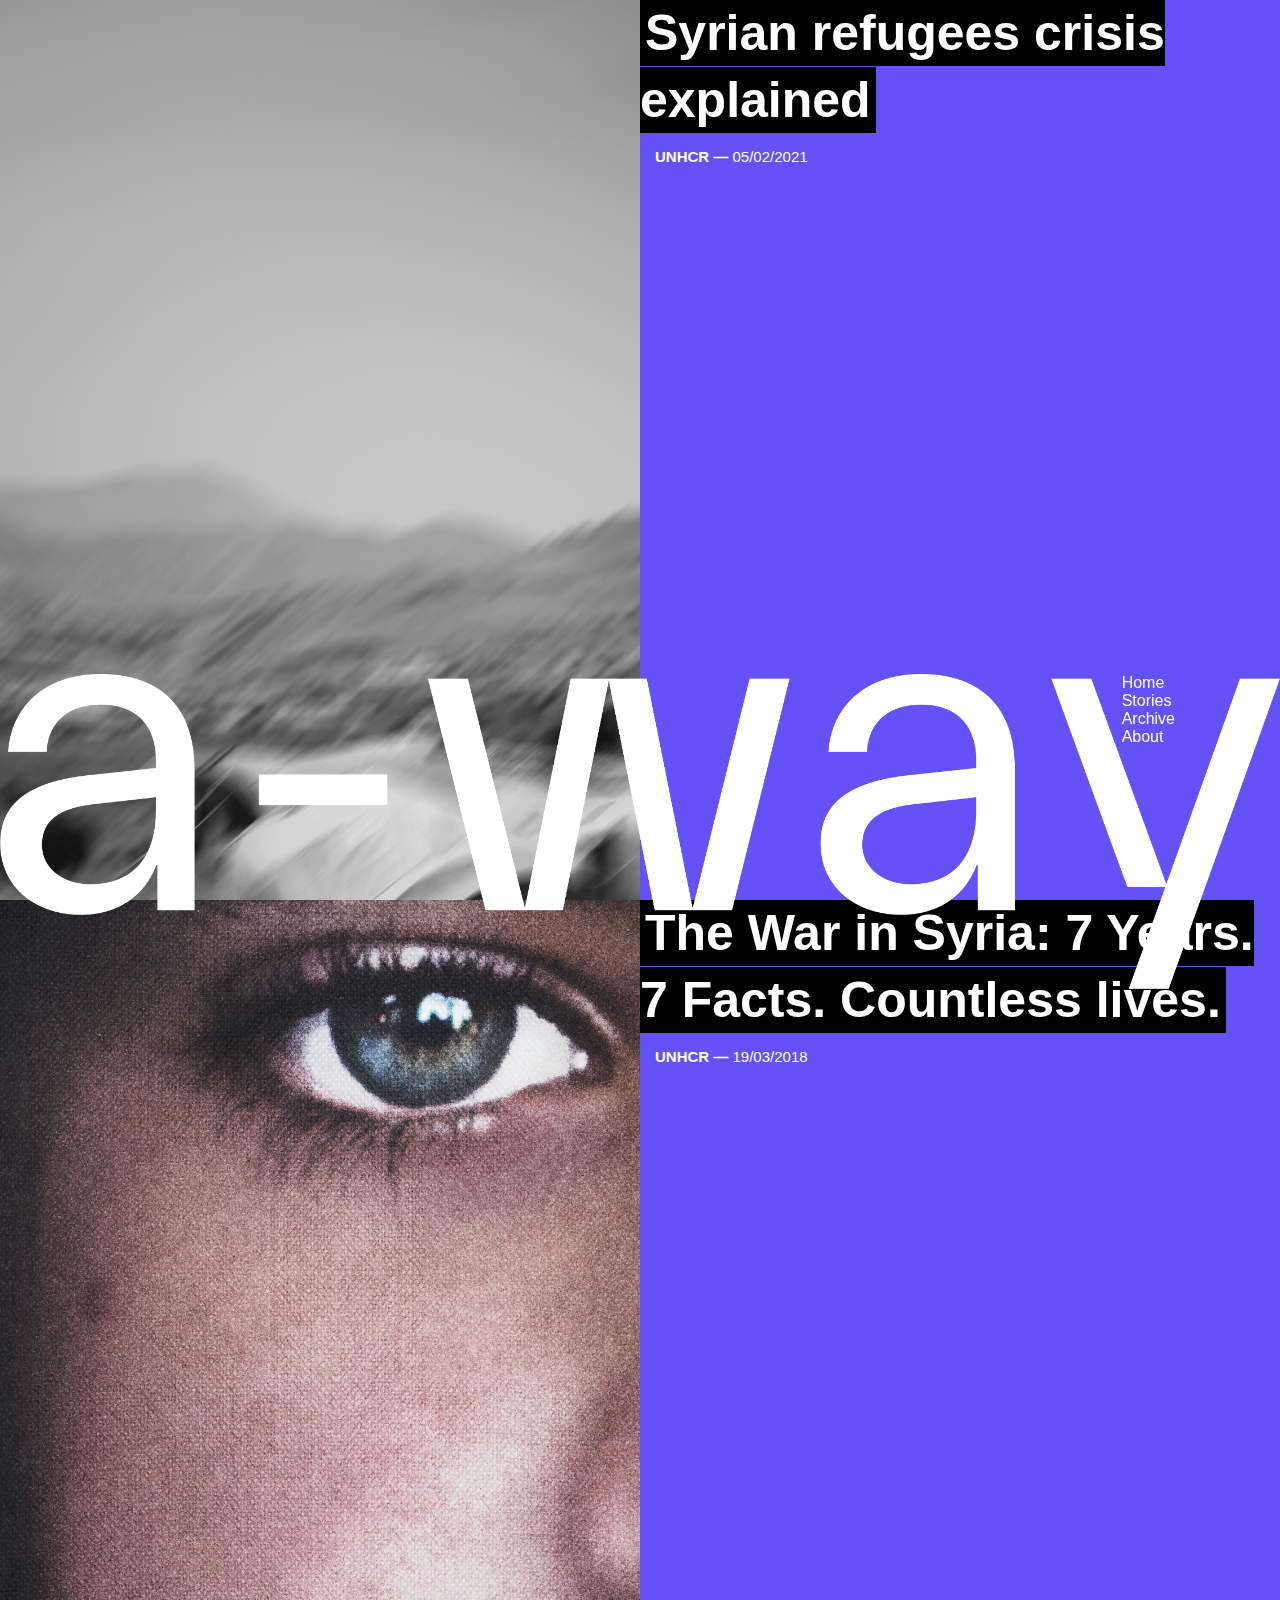
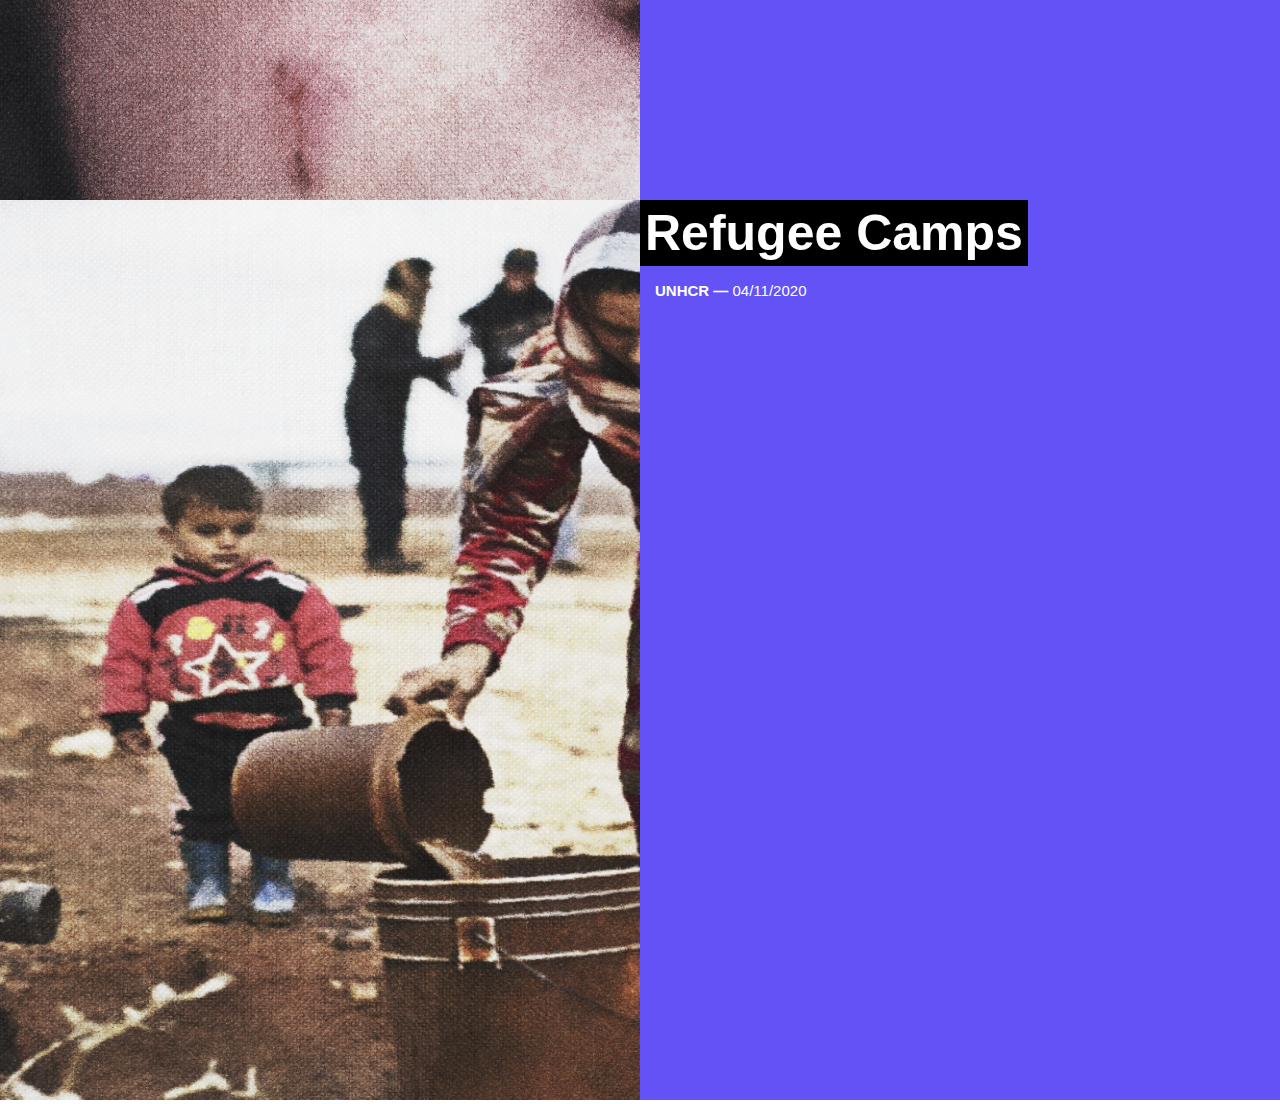
==== index.html @ 98151c65 "Homepage added" ====
<!DOCTYPE html>
<html>
<head>
<link rel="stylesheet" href="index.css">
<meta name="viewport" content="width=device-width, initial-scale=1">
<link rel="stylesheet" href="index.css">
</head>
<body>

<div class="row">
  <div class="column"  style="background-color:rgb(200, 200, 200);">
    <img class=".third-article-image" src="/images/3_img.png" alt="third-article-image" border: 0;>
  </div>
  <div class="column" style="background-color:#6352f6;">
    <h2 class="h2-1">Syrian refugees crisis explained</h2>
    <p class="p-1"><b>UNHCR —</b> 05/02/2021</p>
  </div>
</div>
<div class="row">
  <div class="column"  style="background-color:rgb(200, 200, 200);">
    <img class=".second-article-image" src="/images/2_img.png" alt="second-article-image" border: 0;>
  </div>
  <div class="column" style="background-color:#6352f6;">
    <h2 class="h2-2">The War in Syria: 7 Years. 7 Facts. Countless lives.</h2>
    <p class="p-2"><b>UNHCR —</b> 19/03/2018</p>
  </div>
</div>
<div class="row">
  <div class="column"  style="background-color:rgb(200, 200, 200);">
    <img class="first-article-image" src="/images/1_img.png" alt="first-article-image" border: 0; style="height: 100%">
  </div>
  <div class="column" style="background-color:#6352f6;">
    <h2>Refugee Camps</h2>
    <p><b>UNHCR —</b> 04/11/2020</p>
  </div>
</div>
    <div class="footer">
      <ul class="menu">
        <li>Home</li>
        <li>Stories</li>
        <li>Archive</li>
        <li>About</li>
      </ul>
      <img class="logo-footer" src="/images/logo.png" alt="logo" style="width: 100%;">
    </div>
</body>
</html>
---- index.css ----
* {
  box-sizing: border-box;
  margin: 0;
  scroll-behavior: smooth;
  
}

.column {
  float: left;
  width: 50%;
  height: 100vh; 
}


.footer {
  position: fixed;
  left: 0;
  bottom: 0;
  width: 100%;
  max-width: 2160px;
  height: auto;
  color: rgb(255, 255, 255);
  align-content: center;
  translate: 0 93px;
}


h2 {
  display: static;
  display: inline;
  font-family: Arial, Helvetica, sans-serif;
  font-size: 50px;
  background: black;
  color: white;
  line-height: 1.33;
  padding: 5px;
  transition: all 0.5s;
}

h2:hover {
  background: rgb(255, 255, 255);
  color: rgb(0, 0, 0);
  line-height: 1.33;
  padding: 5px;
}


p {
  font-family: Arial, Helvetica, sans-serif;
  font-size: 15px;
  color: rgb(255, 255, 255);
  padding: 15px;
  position: absolute;
}


.menu {
  font-family: Arial, Helvetica, sans-serif;
  padding-right: 105px;
  position: fixed;
  top: 90;
  right: 0;
  display: inline;
  float: right;
  clear: both;
  list-style-type: none;
}

@media screen and (max-width: 600px) {
  .column {
    width: 100%;
  }
}

@media only screen and (max-width : 00px) {
  ul li { 
    position: sticky;
      font-size: 1vw;
  
  }
}

@media only screen and (max-width : 600px) {
  .h2-1    { 
    position: absolute;
    top: 50%;
    left: 50%;
    transform: translate(-50%, -50%);
    line-height: 1.33;
  }
}

@media only screen and (max-width : 600px) {
  .p-1    { 
    position: absolute;
    top: 70%;
    left: 38.5%;
    transform: translate(-50%, -50%);
  }
}

@media only screen and (max-width : 600px) {
.logo-footer    { 
    top: 70%;
    transform: translate(0%, -35%);
  }
}

@media only screen and (max-width : 600px) {
  .menu    { 
      transform: translate(27%, -180%);
    }
  }
  
.first-article-image {
  width: 100vh;
}

.second-article-image {
  width: 100vh;
}

.third-article-image {
  width: 100vh;
}
---- index.css ----
* {
  box-sizing: border-box;
  margin: 0;
  scroll-behavior: smooth;
  
}

.column {
  float: left;
  width: 50%;
  height: 100vh; 
}


.footer {
  position: fixed;
  left: 0;
  bottom: 0;
  width: 100%;
  max-width: 2160px;
  height: auto;
  color: rgb(255, 255, 255);
  align-content: center;
  translate: 0 93px;
}


h2 {
  display: static;
  display: inline;
  font-family: Arial, Helvetica, sans-serif;
  font-size: 50px;
  background: black;
  color: white;
  line-height: 1.33;
  padding: 5px;
  transition: all 0.5s;
}

h2:hover {
  background: rgb(255, 255, 255);
  color: rgb(0, 0, 0);
  line-height: 1.33;
  padding: 5px;
}


p {
  font-family: Arial, Helvetica, sans-serif;
  font-size: 15px;
  color: rgb(255, 255, 255);
  padding: 15px;
  position: absolute;
}


.menu {
  font-family: Arial, Helvetica, sans-serif;
  padding-right: 105px;
  position: fixed;
  top: 90;
  right: 0;
  display: inline;
  float: right;
  clear: both;
  list-style-type: none;
}

@media screen and (max-width: 600px) {
  .column {
    width: 100%;
  }
}

@media only screen and (max-width : 00px) {
  ul li { 
    position: sticky;
      font-size: 1vw;
  
  }
}

@media only screen and (max-width : 600px) {
  .h2-1    { 
    position: absolute;
    top: 50%;
    left: 50%;
    transform: translate(-50%, -50%);
    line-height: 1.33;
  }
}

@media only screen and (max-width : 600px) {
  .p-1    { 
    position: absolute;
    top: 70%;
    left: 38.5%;
    transform: translate(-50%, -50%);
  }
}

@media only screen and (max-width : 600px) {
.logo-footer    { 
    top: 70%;
    transform: translate(0%, -35%);
  }
}

@media only screen and (max-width : 600px) {
  .menu    { 
      transform: translate(27%, -180%);
    }
  }
  
.first-article-image {
  width: 100vh;
}

.second-article-image {
  width: 100vh;
}

.third-article-image {
  width: 100vh;
}
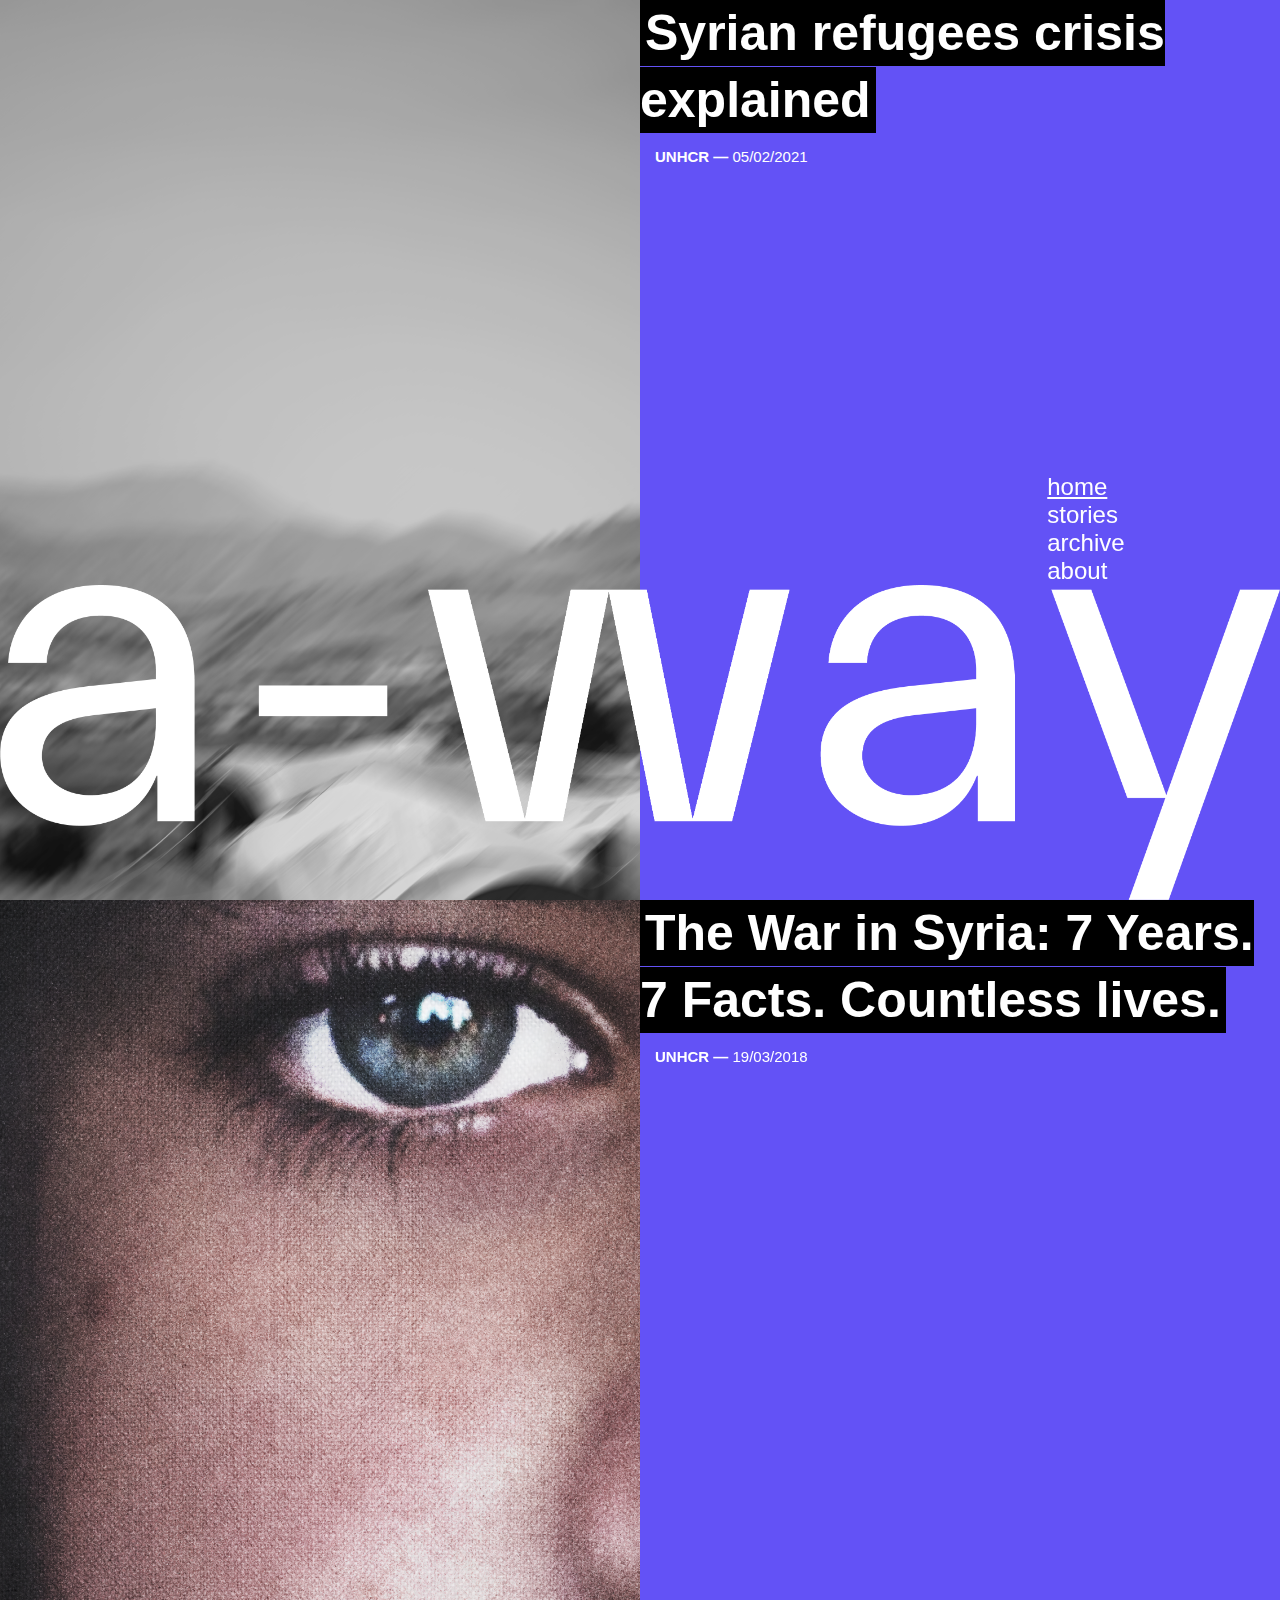
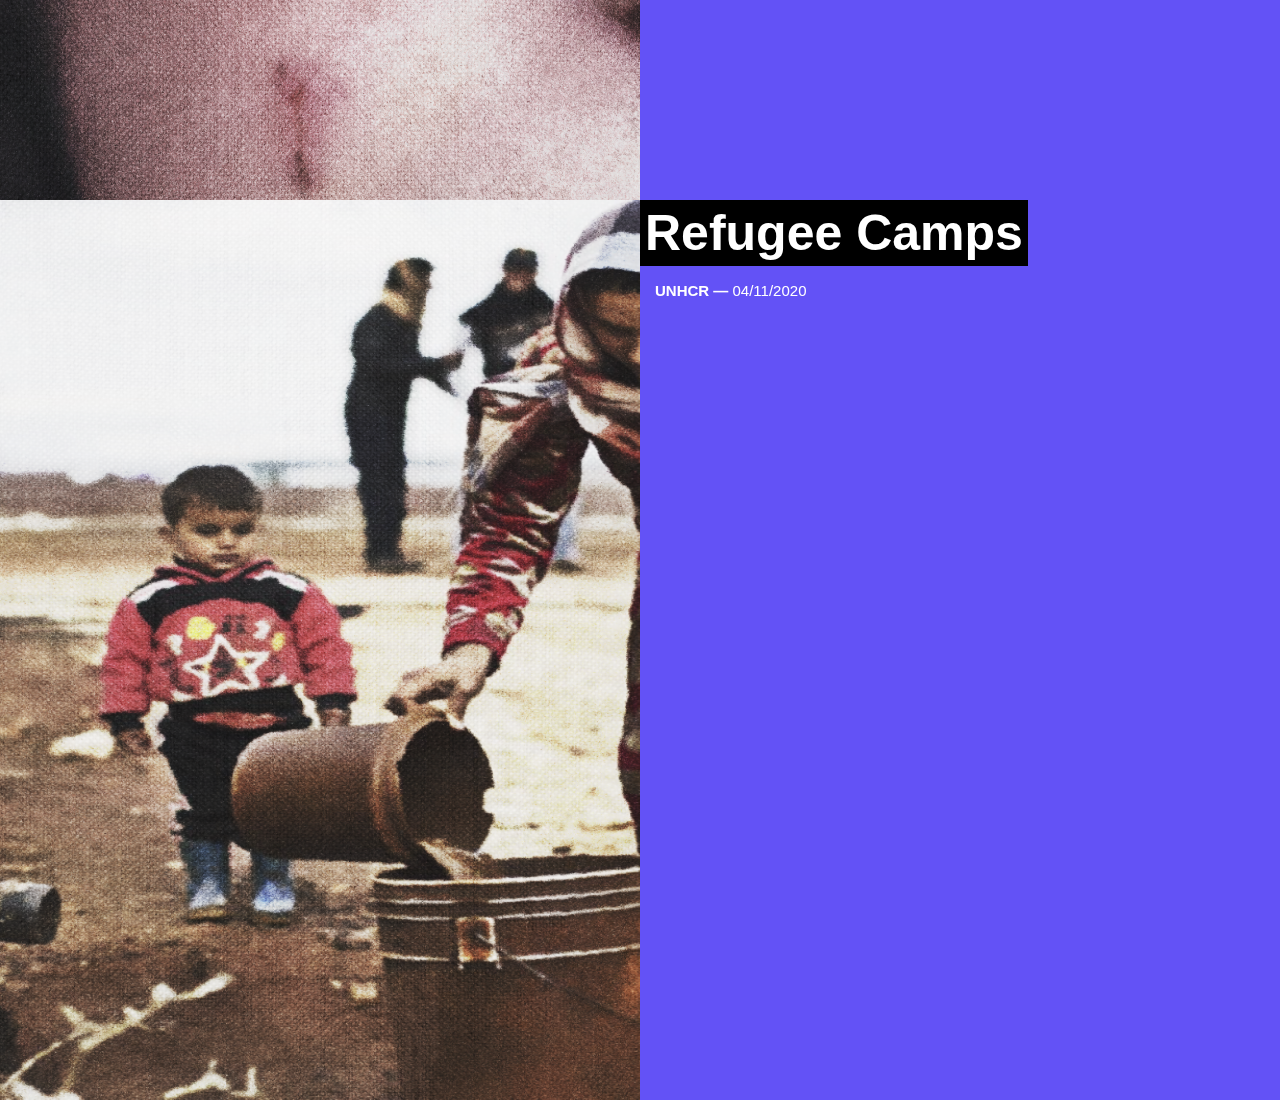
==== commit e4304ba9: "Update" ====
--- a/index.html
+++ b/index.html
@@ -5,7 +5,19 @@
 <meta name="viewport" content="width=device-width, initial-scale=1">
 <link rel="stylesheet" href="index.css">
 </head>
-<body>
+<body class="home">
+
+  <header>
+    <div class="header-logo"><img src="/images/logo.png" alt="logo"></div>
+    <div class="header-nav">
+      <ul class="header-nav-list">
+        <li><a class="active" href="/">Home</a></li>
+        <li><a href="/stories.html">Stories</a></li>
+        <li><a href="/article.html">Archive</a></li>
+        <li><a href="#">About</a></li>
+      </ul>
+    </div>
+  </header>
 
 <div class="row">
   <div class="column"  style="background-color:rgb(200, 200, 200);">
@@ -34,15 +46,54 @@
     <p><b>UNHCR —</b> 04/11/2020</p>
   </div>
 </div>
-    <div class="footer">
-      <ul class="menu">
-        <li>Home</li>
-        <li>Stories</li>
-        <li>Archive</li>
-        <li>About</li>
-      </ul>
-      <img class="logo-footer" src="/images/logo.png" alt="logo" style="width: 100%;">
-    </div>
+    <style>
+      header {
+        width: 100%;
+        position: fixed;
+        bottom: 0;
+
+        display: grid;
+        grid-template-columns: 4.5fr 1fr;
+      }
+   
+      .header-logo {
+        grid-row: 2 / 3;
+        grid-column: 1 / 3;
+      }
+      .header-logo img {
+        max-width: 100%;
+        height: auto;
+        display: block;
+      }
+      .header-nav {
+        grid-column: 2 / 3;
+      }
+      .header-nav-list {
+        padding: 0;
+        list-style: none;
+      }
+      .header-nav-list li a {
+        font-size: 1.5rem;
+        font-family: sans-serif;
+        color: white;
+        text-decoration: none;
+        text-transform: lowercase;
+      }
+      .header-nav-list li a.active {
+        text-decoration: underline;
+
+      }
+      @media (max-width: 900px) {
+        .header-nav {
+          grid-column: 1 / 3;
+        }
+        .header-nav ul {
+          display: flex;
+          flex-flow: row nowrap;
+          justify-content: space-evenly;
+        }
+      }
+    </style>
 </body>
 </html>
 
